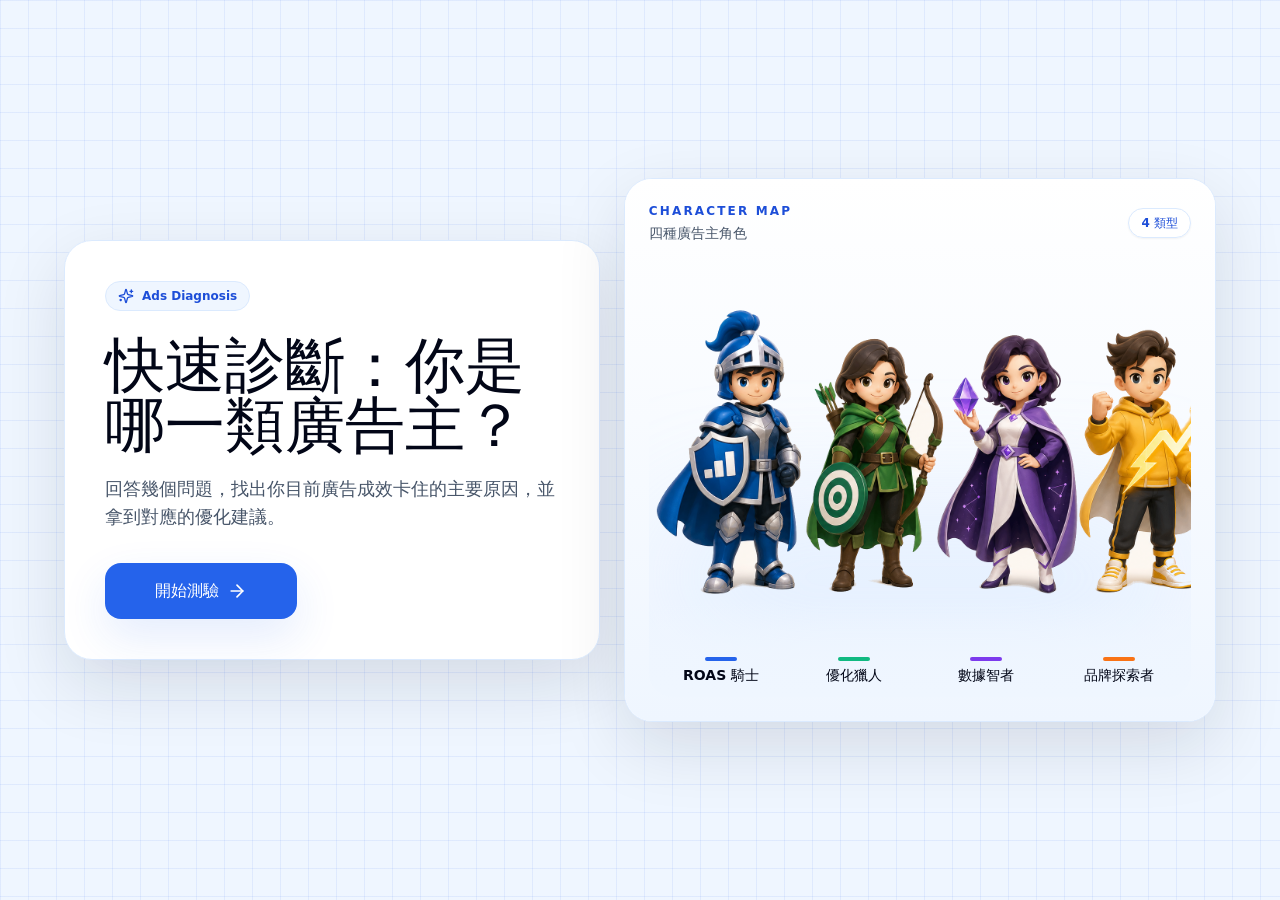
==== ad-owner-type-quiz/index.html @ 27f3ce2b "Add advertiser type quiz" ====
<!doctype html>
<html lang="zh-Hant">
  <head>
    <meta charset="UTF-8" />
    <meta name="viewport" content="width=device-width, initial-scale=1.0" />
    <meta
      name="description"
      content="快速診斷你是哪一類廣告主，並取得對應的廣告優化建議。"
    />
    <title>快速診斷：你是哪一類廣告主？</title>
    <script async src="https://www.googletagmanager.com/gtag/js?id=G-NPPJGKYBBK"></script>
    <script>
      window.dataLayer = window.dataLayer || [];
      function gtag(){dataLayer.push(arguments);}
      gtag("js", new Date());
      gtag("config", "G-NPPJGKYBBK");
    </script>
    <script type="module" crossorigin src="./assets/index-C-lwZPC6.js"></script>
    <link rel="stylesheet" crossorigin href="./assets/index-DHy5tNSG.css">
  </head>
  <body>
    <div id="root"></div>
  </body>
</html>
---- ad-owner-type-quiz/assets/index-DHy5tNSG.css ----
*,:before,:after{--tw-border-spacing-x: 0;--tw-border-spacing-y: 0;--tw-translate-x: 0;--tw-translate-y: 0;--tw-rotate: 0;--tw-skew-x: 0;--tw-skew-y: 0;--tw-scale-x: 1;--tw-scale-y: 1;--tw-pan-x: ;--tw-pan-y: ;--tw-pinch-zoom: ;--tw-scroll-snap-strictness: proximity;--tw-gradient-from-position: ;--tw-gradient-via-position: ;--tw-gradient-to-position: ;--tw-ordinal: ;--tw-slashed-zero: ;--tw-numeric-figure: ;--tw-numeric-spacing: ;--tw-numeric-fraction: ;--tw-ring-inset: ;--tw-ring-offset-width: 0px;--tw-ring-offset-color: #fff;--tw-ring-color: rgb(59 130 246 / .5);--tw-ring-offset-shadow: 0 0 #0000;--tw-ring-shadow: 0 0 #0000;--tw-shadow: 0 0 #0000;--tw-shadow-colored: 0 0 #0000;--tw-blur: ;--tw-brightness: ;--tw-contrast: ;--tw-grayscale: ;--tw-hue-rotate: ;--tw-invert: ;--tw-saturate: ;--tw-sepia: ;--tw-drop-shadow: ;--tw-backdrop-blur: ;--tw-backdrop-brightness: ;--tw-backdrop-contrast: ;--tw-backdrop-grayscale: ;--tw-backdrop-hue-rotate: ;--tw-backdrop-invert: ;--tw-backdrop-opacity: ;--tw-backdrop-saturate: ;--tw-backdrop-sepia: ;--tw-contain-size: ;--tw-contain-layout: ;--tw-contain-paint: ;--tw-contain-style: }::backdrop{--tw-border-spacing-x: 0;--tw-border-spacing-y: 0;--tw-translate-x: 0;--tw-translate-y: 0;--tw-rotate: 0;--tw-skew-x: 0;--tw-skew-y: 0;--tw-scale-x: 1;--tw-scale-y: 1;--tw-pan-x: ;--tw-pan-y: ;--tw-pinch-zoom: ;--tw-scroll-snap-strictness: proximity;--tw-gradient-from-position: ;--tw-gradient-via-position: ;--tw-gradient-to-position: ;--tw-ordinal: ;--tw-slashed-zero: ;--tw-numeric-figure: ;--tw-numeric-spacing: ;--tw-numeric-fraction: ;--tw-ring-inset: ;--tw-ring-offset-width: 0px;--tw-ring-offset-color: #fff;--tw-ring-color: rgb(59 130 246 / .5);--tw-ring-offset-shadow: 0 0 #0000;--tw-ring-shadow: 0 0 #0000;--tw-shadow: 0 0 #0000;--tw-shadow-colored: 0 0 #0000;--tw-blur: ;--tw-brightness: ;--tw-contrast: ;--tw-grayscale: ;--tw-hue-rotate: ;--tw-invert: ;--tw-saturate: ;--tw-sepia: ;--tw-drop-shadow: ;--tw-backdrop-blur: ;--tw-backdrop-brightness: ;--tw-backdrop-contrast: ;--tw-backdrop-grayscale: ;--tw-backdrop-hue-rotate: ;--tw-backdrop-invert: ;--tw-backdrop-opacity: ;--tw-backdrop-saturate: ;--tw-backdrop-sepia: ;--tw-contain-size: ;--tw-contain-layout: ;--tw-contain-paint: ;--tw-contain-style: }*,:before,:after{box-sizing:border-box;border-width:0;border-style:solid;border-color:#e5e7eb}:before,:after{--tw-content: ""}html,:host{line-height:1.5;-webkit-text-size-adjust:100%;-moz-tab-size:4;-o-tab-size:4;tab-size:4;font-family:Inter,Noto Sans TC,ui-sans-serif,system-ui,-apple-system,BlinkMacSystemFont,Segoe UI,sans-serif;font-feature-settings:normal;font-variation-settings:normal;-webkit-tap-highlight-color:transparent}body{margin:0;line-height:inherit}hr{height:0;color:inherit;border-top-width:1px}abbr:where([title]){-webkit-text-decoration:underline dotted;text-decoration:underline dotted}h1,h2,h3,h4,h5,h6{font-size:inherit;font-weight:inherit}a{color:inherit;text-decoration:inherit}b,strong{font-weight:bolder}code,kbd,samp,pre{font-family:ui-monospace,SFMono-Regular,Menlo,Monaco,Consolas,Liberation Mono,Courier New,monospace;font-feature-settings:normal;font-variation-settings:normal;font-size:1em}small{font-size:80%}sub,sup{font-size:75%;line-height:0;position:relative;vertical-align:baseline}sub{bottom:-.25em}sup{top:-.5em}table{text-indent:0;border-color:inherit;border-collapse:collapse}button,input,optgroup,select,textarea{font-family:inherit;font-feature-settings:inherit;font-variation-settings:inherit;font-size:100%;font-weight:inherit;line-height:inherit;letter-spacing:inherit;color:inherit;margin:0;padding:0}button,select{text-transform:none}button,input:where([type=button]),input:where([type=reset]),input:where([type=submit]){-webkit-appearance:button;background-color:transparent;background-image:none}:-moz-focusring{outline:auto}:-moz-ui-invalid{box-shadow:none}progress{vertical-align:baseline}::-webkit-inner-spin-button,::-webkit-outer-spin-button{height:auto}[type=search]{-webkit-appearance:textfield;outline-offset:-2px}::-webkit-search-decoration{-webkit-appearance:none}::-webkit-file-upload-button{-webkit-appearance:button;font:inherit}summary{display:list-item}blockquote,dl,dd,h1,h2,h3,h4,h5,h6,hr,figure,p,pre{margin:0}fieldset{margin:0;padding:0}legend{padding:0}ol,ul,menu{list-style:none;margin:0;padding:0}dialog{padding:0}textarea{resize:vertical}input::-moz-placeholder,textarea::-moz-placeholder{opacity:1;color:#9ca3af}input::placeholder,textarea::placeholder{opacity:1;color:#9ca3af}button,[role=button]{cursor:pointer}:disabled{cursor:default}img,svg,video,canvas,audio,iframe,embed,object{display:block;vertical-align:middle}img,video{max-width:100%;height:auto}[hidden]:where(:not([hidden=until-found])){display:none}.pointer-events-none{pointer-events:none}.fixed{position:fixed}.absolute{position:absolute}.relative{position:relative}.inset-0{top:0;right:0;bottom:0;left:0}.inset-x-0{left:0;right:0}.inset-x-3{left:.75rem;right:.75rem}.-bottom-2{bottom:-.5rem}.-left-2{left:-.5rem}.bottom-0{bottom:0}.bottom-16{bottom:4rem}.left-1\/2{left:50%}.top-4{top:1rem}.-z-0,.z-0{z-index:0}.z-10{z-index:10}.z-20{z-index:20}.z-30{z-index:30}.z-50{z-index:50}.mx-auto{margin-left:auto;margin-right:auto}.-mt-2{margin-top:-.5rem}.mb-1{margin-bottom:.25rem}.mt-1{margin-top:.25rem}.mt-2{margin-top:.5rem}.mt-3{margin-top:.75rem}.mt-4{margin-top:1rem}.mt-5{margin-top:1.25rem}.mt-6{margin-top:1.5rem}.mt-7{margin-top:1.75rem}.mt-8{margin-top:2rem}.flex{display:flex}.inline-flex{display:inline-flex}.grid{display:grid}.h-1{height:.25rem}.h-12{height:3rem}.h-14{height:3.5rem}.h-2{height:.5rem}.h-24{height:6rem}.h-28{height:7rem}.h-4{height:1rem}.h-5{height:1.25rem}.h-60{height:15rem}.h-9{height:2.25rem}.h-full{height:100%}.min-h-12{min-height:3rem}.min-h-\[430px\]{min-height:430px}.min-h-\[calc\(100dvh-40px\)\]{min-height:calc(100dvh - 40px)}.min-h-dvh{min-height:100dvh}.w-12{width:3rem}.w-14{width:3.5rem}.w-4{width:1rem}.w-5{width:1.25rem}.w-8{width:2rem}.w-9{width:2.25rem}.w-\[108\%\]{width:108%}.w-\[calc\(100\%-32px\)\]{width:calc(100% - 32px)}.w-full{width:100%}.min-w-0{min-width:0px}.max-w-2xl{max-width:42rem}.max-w-4xl{max-width:56rem}.max-w-6xl{max-width:72rem}.max-w-\[230px\]{max-width:230px}.max-w-none{max-width:none}.max-w-sm{max-width:24rem}.max-w-xl{max-width:36rem}.flex-1{flex:1 1 0%}.shrink-0{flex-shrink:0}.-translate-x-1{--tw-translate-x: -.25rem;transform:translate(var(--tw-translate-x),var(--tw-translate-y)) rotate(var(--tw-rotate)) skew(var(--tw-skew-x)) skewY(var(--tw-skew-y)) scaleX(var(--tw-scale-x)) scaleY(var(--tw-scale-y))}.-translate-x-1\/2{--tw-translate-x: -50%;transform:translate(var(--tw-translate-x),var(--tw-translate-y)) rotate(var(--tw-rotate)) skew(var(--tw-skew-x)) skewY(var(--tw-skew-y)) scaleX(var(--tw-scale-x)) scaleY(var(--tw-scale-y))}.translate-x-1{--tw-translate-x: .25rem;transform:translate(var(--tw-translate-x),var(--tw-translate-y)) rotate(var(--tw-rotate)) skew(var(--tw-skew-x)) skewY(var(--tw-skew-y)) scaleX(var(--tw-scale-x)) scaleY(var(--tw-scale-y))}.scale-\[1\.12\]{--tw-scale-x: 1.12;--tw-scale-y: 1.12;transform:translate(var(--tw-translate-x),var(--tw-translate-y)) rotate(var(--tw-rotate)) skew(var(--tw-skew-x)) skewY(var(--tw-skew-y)) scaleX(var(--tw-scale-x)) scaleY(var(--tw-scale-y))}.scale-\[1\.1\]{--tw-scale-x: 1.1;--tw-scale-y: 1.1;transform:translate(var(--tw-translate-x),var(--tw-translate-y)) rotate(var(--tw-rotate)) skew(var(--tw-skew-x)) skewY(var(--tw-skew-y)) scaleX(var(--tw-scale-x)) scaleY(var(--tw-scale-y))}.grid-cols-4{grid-template-columns:repeat(4,minmax(0,1fr))}.flex-col{flex-direction:column}.place-items-center{place-items:center}.items-start{align-items:flex-start}.items-center{align-items:center}.justify-end{justify-content:flex-end}.justify-center{justify-content:center}.justify-between{justify-content:space-between}.gap-1{gap:.25rem}.gap-2{gap:.5rem}.gap-3{gap:.75rem}.gap-5{gap:1.25rem}.gap-6{gap:1.5rem}.overflow-hidden{overflow:hidden}.truncate{overflow:hidden;text-overflow:ellipsis;white-space:nowrap}.text-balance{text-wrap:balance}.rounded-2xl{border-radius:1rem}.rounded-\[20px\]{border-radius:20px}.rounded-\[22px\]{border-radius:22px}.rounded-\[24px\]{border-radius:24px}.rounded-\[26px\]{border-radius:26px}.rounded-\[28px\]{border-radius:28px}.rounded-\[30px\]{border-radius:30px}.rounded-full{border-radius:9999px}.border{border-width:1px}.border-blue-100{--tw-border-opacity: 1;border-color:rgb(219 234 254 / var(--tw-border-opacity, 1))}.border-blue-200{--tw-border-opacity: 1;border-color:rgb(191 219 254 / var(--tw-border-opacity, 1))}.border-emerald-200{--tw-border-opacity: 1;border-color:rgb(167 243 208 / var(--tw-border-opacity, 1))}.border-orange-200{--tw-border-opacity: 1;border-color:rgb(254 215 170 / var(--tw-border-opacity, 1))}.border-slate-100{--tw-border-opacity: 1;border-color:rgb(241 245 249 / var(--tw-border-opacity, 1))}.border-slate-200{--tw-border-opacity: 1;border-color:rgb(226 232 240 / var(--tw-border-opacity, 1))}.border-violet-200{--tw-border-opacity: 1;border-color:rgb(221 214 254 / var(--tw-border-opacity, 1))}.bg-\[\#eff6ff\]{--tw-bg-opacity: 1;background-color:rgb(239 246 255 / var(--tw-bg-opacity, 1))}.bg-blue-200\/35{background-color:#bfdbfe59}.bg-blue-50{--tw-bg-opacity: 1;background-color:rgb(239 246 255 / var(--tw-bg-opacity, 1))}.bg-blue-600{--tw-bg-opacity: 1;background-color:rgb(37 99 235 / var(--tw-bg-opacity, 1))}.bg-emerald-50{--tw-bg-opacity: 1;background-color:rgb(236 253 245 / var(--tw-bg-opacity, 1))}.bg-emerald-500{--tw-bg-opacity: 1;background-color:rgb(16 185 129 / var(--tw-bg-opacity, 1))}.bg-emerald-600{--tw-bg-opacity: 1;background-color:rgb(5 150 105 / var(--tw-bg-opacity, 1))}.bg-orange-50{--tw-bg-opacity: 1;background-color:rgb(255 247 237 / var(--tw-bg-opacity, 1))}.bg-orange-500{--tw-bg-opacity: 1;background-color:rgb(249 115 22 / var(--tw-bg-opacity, 1))}.bg-slate-100{--tw-bg-opacity: 1;background-color:rgb(241 245 249 / var(--tw-bg-opacity, 1))}.bg-slate-50{--tw-bg-opacity: 1;background-color:rgb(248 250 252 / var(--tw-bg-opacity, 1))}.bg-slate-950{--tw-bg-opacity: 1;background-color:rgb(2 6 23 / var(--tw-bg-opacity, 1))}.bg-violet-50{--tw-bg-opacity: 1;background-color:rgb(245 243 255 / var(--tw-bg-opacity, 1))}.bg-violet-600{--tw-bg-opacity: 1;background-color:rgb(124 58 237 / var(--tw-bg-opacity, 1))}.bg-white{--tw-bg-opacity: 1;background-color:rgb(255 255 255 / var(--tw-bg-opacity, 1))}.bg-white\/70{background-color:#ffffffb3}.bg-white\/85{background-color:#ffffffd9}.bg-\[linear-gradient\(rgba\(37\,99\,235\,0\.08\)_1px\,transparent_1px\)\,linear-gradient\(90deg\,rgba\(37\,99\,235\,0\.08\)_1px\,transparent_1px\)\]{background-image:linear-gradient(rgba(37,99,235,.08) 1px,transparent 1px),linear-gradient(90deg,rgba(37,99,235,.08) 1px,transparent 1px)}.bg-gradient-to-b{background-image:linear-gradient(to bottom,var(--tw-gradient-stops))}.bg-gradient-to-t{background-image:linear-gradient(to top,var(--tw-gradient-stops))}.from-blue-50{--tw-gradient-from: #eff6ff var(--tw-gradient-from-position);--tw-gradient-to: rgb(239 246 255 / 0) var(--tw-gradient-to-position);--tw-gradient-stops: var(--tw-gradient-from), var(--tw-gradient-to)}.from-white{--tw-gradient-from: #fff var(--tw-gradient-from-position);--tw-gradient-to: rgb(255 255 255 / 0) var(--tw-gradient-to-position);--tw-gradient-stops: var(--tw-gradient-from), var(--tw-gradient-to)}.via-blue-50\/80{--tw-gradient-to: rgb(239 246 255 / 0) var(--tw-gradient-to-position);--tw-gradient-stops: var(--tw-gradient-from), rgb(239 246 255 / .8) var(--tw-gradient-via-position), var(--tw-gradient-to)}.to-blue-50{--tw-gradient-to: #eff6ff var(--tw-gradient-to-position)}.to-transparent{--tw-gradient-to: transparent var(--tw-gradient-to-position)}.bg-\[size\:28px_28px\]{background-size:28px 28px}.object-contain{-o-object-fit:contain;object-fit:contain}.object-bottom{-o-object-position:bottom;object-position:bottom}.p-4{padding:1rem}.p-5{padding:1.25rem}.px-1{padding-left:.25rem;padding-right:.25rem}.px-3{padding-left:.75rem;padding-right:.75rem}.px-4{padding-left:1rem;padding-right:1rem}.px-5{padding-left:1.25rem;padding-right:1.25rem}.py-1\.5{padding-top:.375rem;padding-bottom:.375rem}.py-3{padding-top:.75rem;padding-bottom:.75rem}.py-4{padding-top:1rem;padding-bottom:1rem}.py-5{padding-top:1.25rem;padding-bottom:1.25rem}.pb-2{padding-bottom:.5rem}.pt-1{padding-top:.25rem}.text-left{text-align:left}.text-center{text-align:center}.text-2xl{font-size:1.5rem;line-height:2rem}.text-4xl{font-size:2.25rem;line-height:2.5rem}.text-\[15px\]{font-size:15px}.text-\[2\.45rem\]{font-size:2.45rem}.text-base{font-size:1rem;line-height:1.5rem}.text-lg{font-size:1.125rem;line-height:1.75rem}.text-sm{font-size:.875rem;line-height:1.25rem}.text-xl{font-size:1.25rem;line-height:1.75rem}.text-xs{font-size:.75rem;line-height:1rem}.font-black{font-weight:900}.font-bold{font-weight:700}.font-semibold{font-weight:600}.uppercase{text-transform:uppercase}.leading-7{line-height:1.75rem}.leading-8{line-height:2rem}.leading-\[1\.08\]{line-height:1.08}.leading-tight{line-height:1.25}.tracking-\[0\.18em\]{letter-spacing:.18em}.tracking-normal{letter-spacing:0em}.text-blue-200{--tw-text-opacity: 1;color:rgb(191 219 254 / var(--tw-text-opacity, 1))}.text-blue-700{--tw-text-opacity: 1;color:rgb(29 78 216 / var(--tw-text-opacity, 1))}.text-emerald-700{--tw-text-opacity: 1;color:rgb(4 120 87 / var(--tw-text-opacity, 1))}.text-orange-700{--tw-text-opacity: 1;color:rgb(194 65 12 / var(--tw-text-opacity, 1))}.text-slate-400{--tw-text-opacity: 1;color:rgb(148 163 184 / var(--tw-text-opacity, 1))}.text-slate-500{--tw-text-opacity: 1;color:rgb(100 116 139 / var(--tw-text-opacity, 1))}.text-slate-600{--tw-text-opacity: 1;color:rgb(71 85 105 / var(--tw-text-opacity, 1))}.text-slate-700{--tw-text-opacity: 1;color:rgb(51 65 85 / var(--tw-text-opacity, 1))}.text-slate-950{--tw-text-opacity: 1;color:rgb(2 6 23 / var(--tw-text-opacity, 1))}.text-violet-700{--tw-text-opacity: 1;color:rgb(109 40 217 / var(--tw-text-opacity, 1))}.text-white{--tw-text-opacity: 1;color:rgb(255 255 255 / var(--tw-text-opacity, 1))}.shadow-card{--tw-shadow: 0 18px 45px rgba(37, 99, 235, .12);--tw-shadow-colored: 0 18px 45px var(--tw-shadow-color);box-shadow:var(--tw-ring-offset-shadow, 0 0 #0000),var(--tw-ring-shadow, 0 0 #0000),var(--tw-shadow)}.shadow-sm{--tw-shadow: 0 1px 2px 0 rgb(0 0 0 / .05);--tw-shadow-colored: 0 1px 2px 0 var(--tw-shadow-color);box-shadow:var(--tw-ring-offset-shadow, 0 0 #0000),var(--tw-ring-shadow, 0 0 #0000),var(--tw-shadow)}.shadow-soft{--tw-shadow: 0 24px 70px rgba(15, 23, 42, .12);--tw-shadow-colored: 0 24px 70px var(--tw-shadow-color);box-shadow:var(--tw-ring-offset-shadow, 0 0 #0000),var(--tw-ring-shadow, 0 0 #0000),var(--tw-shadow)}.ring{--tw-ring-offset-shadow: var(--tw-ring-inset) 0 0 0 var(--tw-ring-offset-width) var(--tw-ring-offset-color);--tw-ring-shadow: var(--tw-ring-inset) 0 0 0 calc(3px + var(--tw-ring-offset-width)) var(--tw-ring-color);box-shadow:var(--tw-ring-offset-shadow),var(--tw-ring-shadow),var(--tw-shadow, 0 0 #0000)}.ring-4{--tw-ring-offset-shadow: var(--tw-ring-inset) 0 0 0 var(--tw-ring-offset-width) var(--tw-ring-offset-color);--tw-ring-shadow: var(--tw-ring-inset) 0 0 0 calc(4px + var(--tw-ring-offset-width)) var(--tw-ring-color);box-shadow:var(--tw-ring-offset-shadow),var(--tw-ring-shadow),var(--tw-shadow, 0 0 #0000)}.ring-8{--tw-ring-offset-shadow: var(--tw-ring-inset) 0 0 0 var(--tw-ring-offset-width) var(--tw-ring-offset-color);--tw-ring-shadow: var(--tw-ring-inset) 0 0 0 calc(8px + var(--tw-ring-offset-width)) var(--tw-ring-color);box-shadow:var(--tw-ring-offset-shadow),var(--tw-ring-shadow),var(--tw-shadow, 0 0 #0000)}.ring-blue-200{--tw-ring-opacity: 1;--tw-ring-color: rgb(191 219 254 / var(--tw-ring-opacity, 1))}.ring-emerald-200{--tw-ring-opacity: 1;--tw-ring-color: rgb(167 243 208 / var(--tw-ring-opacity, 1))}.ring-orange-200{--tw-ring-opacity: 1;--tw-ring-color: rgb(254 215 170 / var(--tw-ring-opacity, 1))}.ring-violet-200{--tw-ring-opacity: 1;--tw-ring-color: rgb(221 214 254 / var(--tw-ring-opacity, 1))}.blur-3xl{--tw-blur: blur(64px);filter:var(--tw-blur) var(--tw-brightness) var(--tw-contrast) var(--tw-grayscale) var(--tw-hue-rotate) var(--tw-invert) var(--tw-saturate) var(--tw-sepia) var(--tw-drop-shadow)}.filter{filter:var(--tw-blur) var(--tw-brightness) var(--tw-contrast) var(--tw-grayscale) var(--tw-hue-rotate) var(--tw-invert) var(--tw-saturate) var(--tw-sepia) var(--tw-drop-shadow)}.transition{transition-property:color,background-color,border-color,text-decoration-color,fill,stroke,opacity,box-shadow,transform,filter,backdrop-filter;transition-timing-function:cubic-bezier(.4,0,.2,1);transition-duration:.15s}.transition-all{transition-property:all;transition-timing-function:cubic-bezier(.4,0,.2,1);transition-duration:.15s}.transition-transform{transition-property:transform;transition-timing-function:cubic-bezier(.4,0,.2,1);transition-duration:.15s}.duration-500{transition-duration:.5s}:root{color:#0f172a;background:#eff6ff;font-synthesis:none;text-rendering:optimizeLegibility;-webkit-font-smoothing:antialiased;-moz-osx-font-smoothing:grayscale}body{min-width:320px;min-height:100vh;margin:0}button{font:inherit}::-moz-selection{color:#fff;background:#2563eb}::selection{color:#fff;background:#2563eb}.hover\:border-blue-200:hover{--tw-border-opacity: 1;border-color:rgb(191 219 254 / var(--tw-border-opacity, 1))}.hover\:bg-blue-50:hover{--tw-bg-opacity: 1;background-color:rgb(239 246 255 / var(--tw-bg-opacity, 1))}.hover\:bg-blue-50\/60:hover{background-color:#eff6ff99}.hover\:bg-blue-700:hover{--tw-bg-opacity: 1;background-color:rgb(29 78 216 / var(--tw-bg-opacity, 1))}.hover\:bg-emerald-700:hover{--tw-bg-opacity: 1;background-color:rgb(4 120 87 / var(--tw-bg-opacity, 1))}.hover\:bg-orange-600:hover{--tw-bg-opacity: 1;background-color:rgb(234 88 12 / var(--tw-bg-opacity, 1))}.hover\:bg-slate-100:hover{--tw-bg-opacity: 1;background-color:rgb(241 245 249 / var(--tw-bg-opacity, 1))}.hover\:bg-slate-50:hover{--tw-bg-opacity: 1;background-color:rgb(248 250 252 / var(--tw-bg-opacity, 1))}.hover\:bg-violet-700:hover{--tw-bg-opacity: 1;background-color:rgb(109 40 217 / var(--tw-bg-opacity, 1))}.focus\:outline-none:focus{outline:2px solid transparent;outline-offset:2px}.focus-visible\:ring-4:focus-visible{--tw-ring-offset-shadow: var(--tw-ring-inset) 0 0 0 var(--tw-ring-offset-width) var(--tw-ring-offset-color);--tw-ring-shadow: var(--tw-ring-inset) 0 0 0 calc(4px + var(--tw-ring-offset-width)) var(--tw-ring-color);box-shadow:var(--tw-ring-offset-shadow),var(--tw-ring-shadow),var(--tw-shadow, 0 0 #0000)}.focus-visible\:ring-blue-100:focus-visible{--tw-ring-opacity: 1;--tw-ring-color: rgb(219 234 254 / var(--tw-ring-opacity, 1))}.focus-visible\:ring-blue-200:focus-visible{--tw-ring-opacity: 1;--tw-ring-color: rgb(191 219 254 / var(--tw-ring-opacity, 1))}.focus-visible\:ring-blue-300:focus-visible{--tw-ring-opacity: 1;--tw-ring-color: rgb(147 197 253 / var(--tw-ring-opacity, 1))}.focus-visible\:ring-emerald-300:focus-visible{--tw-ring-opacity: 1;--tw-ring-color: rgb(110 231 183 / var(--tw-ring-opacity, 1))}.focus-visible\:ring-orange-200:focus-visible{--tw-ring-opacity: 1;--tw-ring-color: rgb(254 215 170 / var(--tw-ring-opacity, 1))}.focus-visible\:ring-slate-100:focus-visible{--tw-ring-opacity: 1;--tw-ring-color: rgb(241 245 249 / var(--tw-ring-opacity, 1))}.focus-visible\:ring-violet-300:focus-visible{--tw-ring-opacity: 1;--tw-ring-color: rgb(196 181 253 / var(--tw-ring-opacity, 1))}.disabled\:cursor-not-allowed:disabled{cursor:not-allowed}.disabled\:bg-slate-300:disabled{--tw-bg-opacity: 1;background-color:rgb(203 213 225 / var(--tw-bg-opacity, 1))}.disabled\:opacity-40:disabled{opacity:.4}.disabled\:shadow-none:disabled{--tw-shadow: 0 0 #0000;--tw-shadow-colored: 0 0 #0000;box-shadow:var(--tw-ring-offset-shadow, 0 0 #0000),var(--tw-ring-shadow, 0 0 #0000),var(--tw-shadow)}.group:hover .group-hover\:bg-blue-600{--tw-bg-opacity: 1;background-color:rgb(37 99 235 / var(--tw-bg-opacity, 1))}.group:hover .group-hover\:text-white{--tw-text-opacity: 1;color:rgb(255 255 255 / var(--tw-text-opacity, 1))}@media(min-width:640px){.sm\:mx-0{margin-left:0;margin-right:0}.sm\:-mt-1{margin-top:-.25rem}.sm\:min-h-\[460px\]{min-height:460px}.sm\:w-56{width:14rem}.sm\:w-\[104\%\]{width:104%}.sm\:w-auto{width:auto}.sm\:min-w-48{min-width:12rem}.sm\:max-w-\[62\%\]{max-width:62%}.sm\:grid-cols-2{grid-template-columns:repeat(2,minmax(0,1fr))}.sm\:grid-cols-\[1fr_1fr_auto\]{grid-template-columns:1fr 1fr auto}.sm\:flex-row{flex-direction:row}.sm\:items-center{align-items:center}.sm\:justify-between{justify-content:space-between}.sm\:p-5{padding:1.25rem}.sm\:p-6{padding:1.5rem}.sm\:p-7{padding:1.75rem}.sm\:p-8{padding:2rem}.sm\:px-2{padding-left:.5rem;padding-right:.5rem}.sm\:px-6{padding-left:1.5rem;padding-right:1.5rem}.sm\:py-6{padding-top:1.5rem;padding-bottom:1.5rem}.sm\:pb-3{padding-bottom:.75rem}.sm\:pt-1{padding-top:.25rem}.sm\:text-3xl{font-size:1.875rem;line-height:2.25rem}.sm\:text-5xl{font-size:3rem;line-height:1}.sm\:text-6xl{font-size:3.75rem;line-height:1}.sm\:text-lg{font-size:1.125rem;line-height:1.75rem}.sm\:text-sm{font-size:.875rem;line-height:1.25rem}}@media(min-width:1024px){.lg\:min-h-\[500px\]{min-height:500px}.lg\:w-\[110\%\]{width:110%}.lg\:grid-cols-\[0\.95fr_1\.05fr\]{grid-template-columns:.95fr 1.05fr}.lg\:p-10{padding:2.5rem}.lg\:p-8{padding:2rem}.lg\:px-8{padding-left:2rem;padding-right:2rem}.lg\:text-6xl{font-size:3.75rem;line-height:1}}
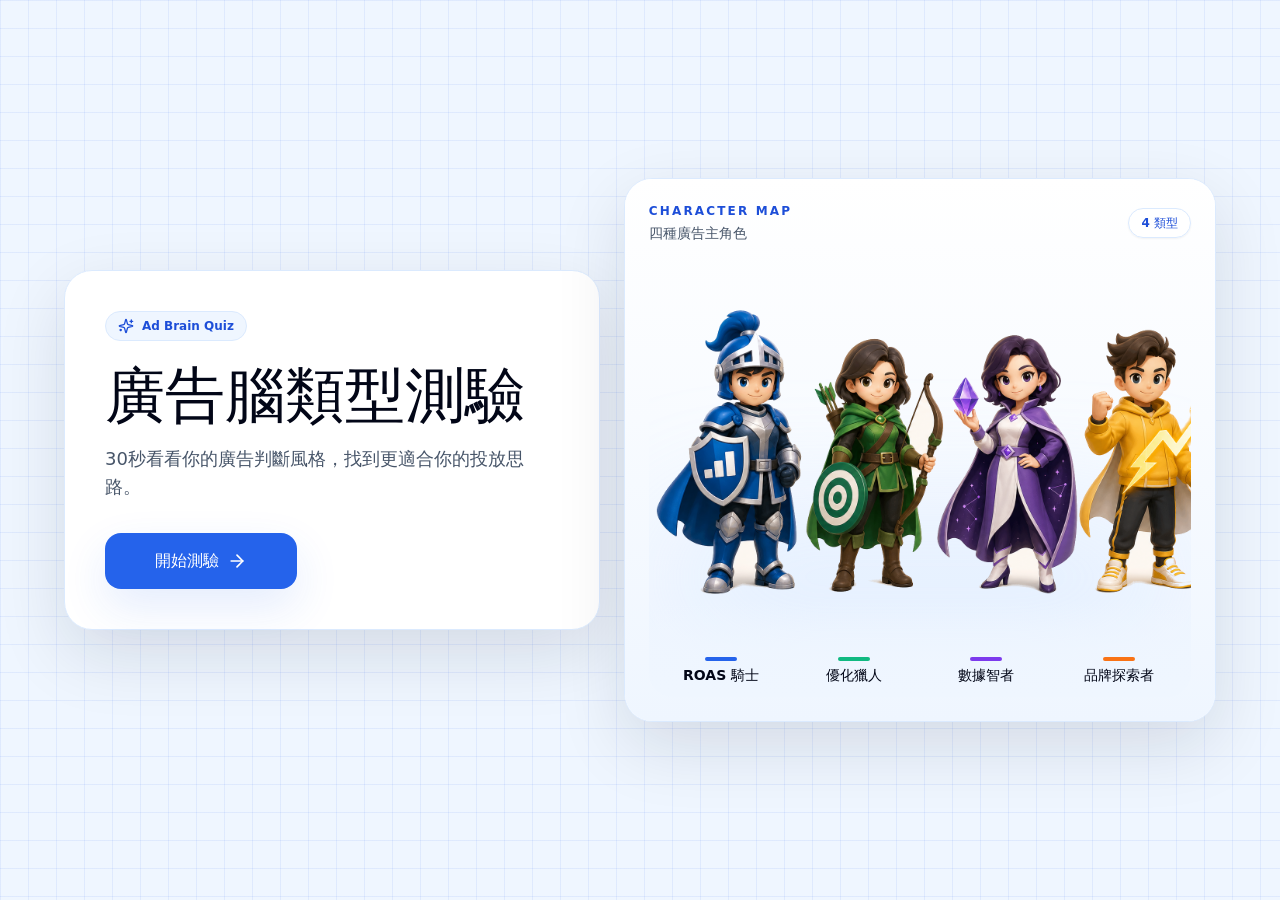
==== commit ae30e662: "Update ad quiz homepage copy" ====
--- a/ad-owner-type-quiz/index.html
+++ b/ad-owner-type-quiz/index.html
@@ -5,9 +5,9 @@
     <meta name="viewport" content="width=device-width, initial-scale=1.0" />
     <meta
       name="description"
-      content="快速診斷你是哪一類廣告主，並取得對應的廣告優化建議。"
+      content="30秒看看你的廣告判斷風格，找到更適合你的投放思路。"
     />
-    <title>快速診斷：你是哪一類廣告主？</title>
+    <title>廣告腦類型測驗</title>
     <script async src="https://www.googletagmanager.com/gtag/js?id=G-NPPJGKYBBK"></script>
     <script>
       window.dataLayer = window.dataLayer || [];
@@ -15,7 +15,7 @@
       gtag("js", new Date());
       gtag("config", "G-NPPJGKYBBK");
     </script>
-    <script type="module" crossorigin src="./assets/index-C-lwZPC6.js"></script>
+    <script type="module" crossorigin src="./assets/index-C6MB-7JK.js"></script>
     <link rel="stylesheet" crossorigin href="./assets/index-DHy5tNSG.css">
   </head>
   <body>
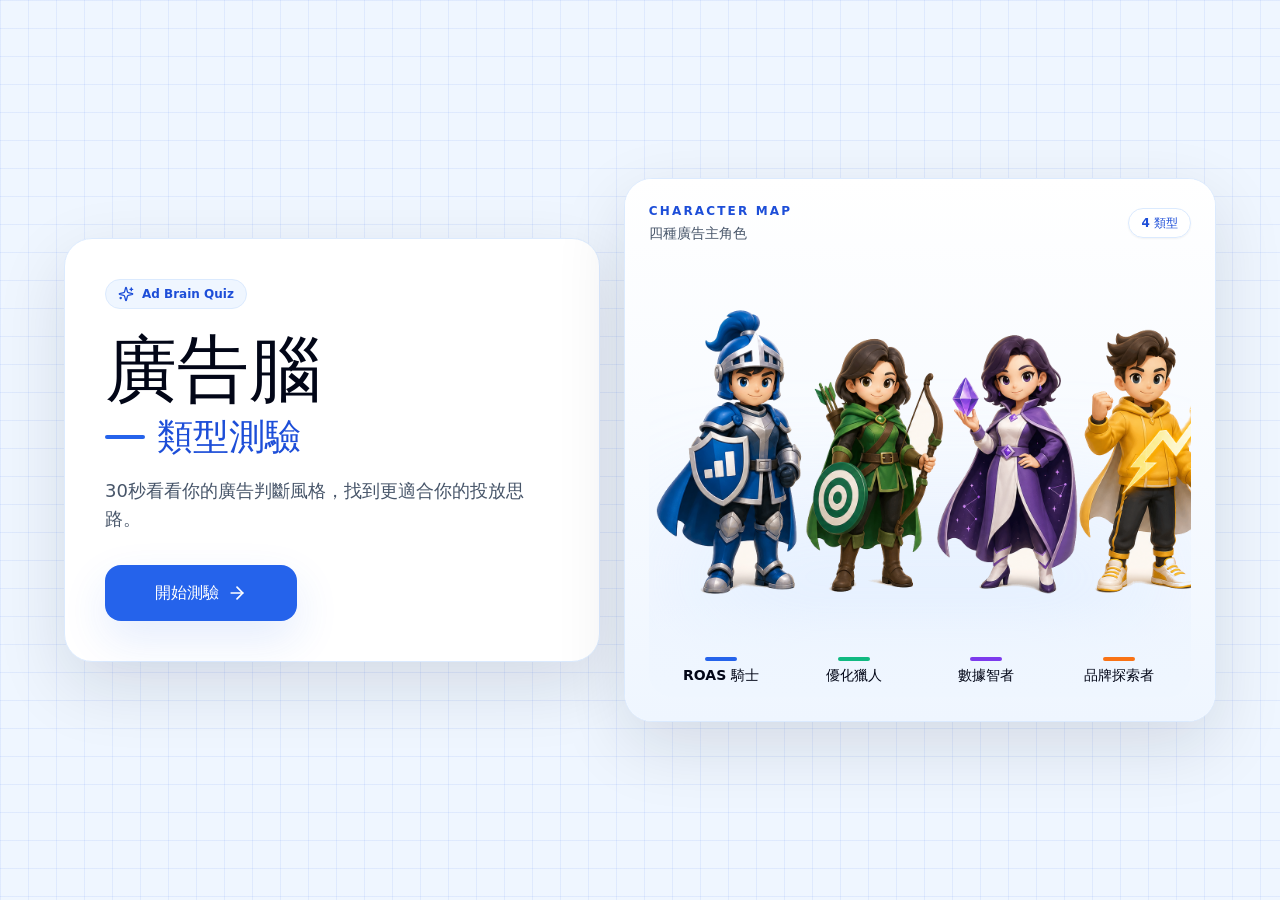
==== commit cd97b72e: "Refine ad quiz homepage title layout" ====
--- a/ad-owner-type-quiz/index.html
+++ b/ad-owner-type-quiz/index.html
@@ -15,8 +15,8 @@
       gtag("js", new Date());
       gtag("config", "G-NPPJGKYBBK");
     </script>
-    <script type="module" crossorigin src="./assets/index-C6MB-7JK.js"></script>
-    <link rel="stylesheet" crossorigin href="./assets/index-DHy5tNSG.css">
+    <script type="module" crossorigin src="./assets/index-CNL8qNQg.js"></script>
+    <link rel="stylesheet" crossorigin href="./assets/index-BBHaHmyJ.css">
   </head>
   <body>
     <div id="root"></div>
--- a/ad-owner-type-quiz/assets/index-BBHaHmyJ.css
+++ b/ad-owner-type-quiz/assets/index-BBHaHmyJ.css
@@ -0,0 +1 @@
+*,:before,:after{--tw-border-spacing-x: 0;--tw-border-spacing-y: 0;--tw-translate-x: 0;--tw-translate-y: 0;--tw-rotate: 0;--tw-skew-x: 0;--tw-skew-y: 0;--tw-scale-x: 1;--tw-scale-y: 1;--tw-pan-x: ;--tw-pan-y: ;--tw-pinch-zoom: ;--tw-scroll-snap-strictness: proximity;--tw-gradient-from-position: ;--tw-gradient-via-position: ;--tw-gradient-to-position: ;--tw-ordinal: ;--tw-slashed-zero: ;--tw-numeric-figure: ;--tw-numeric-spacing: ;--tw-numeric-fraction: ;--tw-ring-inset: ;--tw-ring-offset-width: 0px;--tw-ring-offset-color: #fff;--tw-ring-color: rgb(59 130 246 / .5);--tw-ring-offset-shadow: 0 0 #0000;--tw-ring-shadow: 0 0 #0000;--tw-shadow: 0 0 #0000;--tw-shadow-colored: 0 0 #0000;--tw-blur: ;--tw-brightness: ;--tw-contrast: ;--tw-grayscale: ;--tw-hue-rotate: ;--tw-invert: ;--tw-saturate: ;--tw-sepia: ;--tw-drop-shadow: ;--tw-backdrop-blur: ;--tw-backdrop-brightness: ;--tw-backdrop-contrast: ;--tw-backdrop-grayscale: ;--tw-backdrop-hue-rotate: ;--tw-backdrop-invert: ;--tw-backdrop-opacity: ;--tw-backdrop-saturate: ;--tw-backdrop-sepia: ;--tw-contain-size: ;--tw-contain-layout: ;--tw-contain-paint: ;--tw-contain-style: }::backdrop{--tw-border-spacing-x: 0;--tw-border-spacing-y: 0;--tw-translate-x: 0;--tw-translate-y: 0;--tw-rotate: 0;--tw-skew-x: 0;--tw-skew-y: 0;--tw-scale-x: 1;--tw-scale-y: 1;--tw-pan-x: ;--tw-pan-y: ;--tw-pinch-zoom: ;--tw-scroll-snap-strictness: proximity;--tw-gradient-from-position: ;--tw-gradient-via-position: ;--tw-gradient-to-position: ;--tw-ordinal: ;--tw-slashed-zero: ;--tw-numeric-figure: ;--tw-numeric-spacing: ;--tw-numeric-fraction: ;--tw-ring-inset: ;--tw-ring-offset-width: 0px;--tw-ring-offset-color: #fff;--tw-ring-color: rgb(59 130 246 / .5);--tw-ring-offset-shadow: 0 0 #0000;--tw-ring-shadow: 0 0 #0000;--tw-shadow: 0 0 #0000;--tw-shadow-colored: 0 0 #0000;--tw-blur: ;--tw-brightness: ;--tw-contrast: ;--tw-grayscale: ;--tw-hue-rotate: ;--tw-invert: ;--tw-saturate: ;--tw-sepia: ;--tw-drop-shadow: ;--tw-backdrop-blur: ;--tw-backdrop-brightness: ;--tw-backdrop-contrast: ;--tw-backdrop-grayscale: ;--tw-backdrop-hue-rotate: ;--tw-backdrop-invert: ;--tw-backdrop-opacity: ;--tw-backdrop-saturate: ;--tw-backdrop-sepia: ;--tw-contain-size: ;--tw-contain-layout: ;--tw-contain-paint: ;--tw-contain-style: }*,:before,:after{box-sizing:border-box;border-width:0;border-style:solid;border-color:#e5e7eb}:before,:after{--tw-content: ""}html,:host{line-height:1.5;-webkit-text-size-adjust:100%;-moz-tab-size:4;-o-tab-size:4;tab-size:4;font-family:Inter,Noto Sans TC,ui-sans-serif,system-ui,-apple-system,BlinkMacSystemFont,Segoe UI,sans-serif;font-feature-settings:normal;font-variation-settings:normal;-webkit-tap-highlight-color:transparent}body{margin:0;line-height:inherit}hr{height:0;color:inherit;border-top-width:1px}abbr:where([title]){-webkit-text-decoration:underline dotted;text-decoration:underline dotted}h1,h2,h3,h4,h5,h6{font-size:inherit;font-weight:inherit}a{color:inherit;text-decoration:inherit}b,strong{font-weight:bolder}code,kbd,samp,pre{font-family:ui-monospace,SFMono-Regular,Menlo,Monaco,Consolas,Liberation Mono,Courier New,monospace;font-feature-settings:normal;font-variation-settings:normal;font-size:1em}small{font-size:80%}sub,sup{font-size:75%;line-height:0;position:relative;vertical-align:baseline}sub{bottom:-.25em}sup{top:-.5em}table{text-indent:0;border-color:inherit;border-collapse:collapse}button,input,optgroup,select,textarea{font-family:inherit;font-feature-settings:inherit;font-variation-settings:inherit;font-size:100%;font-weight:inherit;line-height:inherit;letter-spacing:inherit;color:inherit;margin:0;padding:0}button,select{text-transform:none}button,input:where([type=button]),input:where([type=reset]),input:where([type=submit]){-webkit-appearance:button;background-color:transparent;background-image:none}:-moz-focusring{outline:auto}:-moz-ui-invalid{box-shadow:none}progress{vertical-align:baseline}::-webkit-inner-spin-button,::-webkit-outer-spin-button{height:auto}[type=search]{-webkit-appearance:textfield;outline-offset:-2px}::-webkit-search-decoration{-webkit-appearance:none}::-webkit-file-upload-button{-webkit-appearance:button;font:inherit}summary{display:list-item}blockquote,dl,dd,h1,h2,h3,h4,h5,h6,hr,figure,p,pre{margin:0}fieldset{margin:0;padding:0}legend{padding:0}ol,ul,menu{list-style:none;margin:0;padding:0}dialog{padding:0}textarea{resize:vertical}input::-moz-placeholder,textarea::-moz-placeholder{opacity:1;color:#9ca3af}input::placeholder,textarea::placeholder{opacity:1;color:#9ca3af}button,[role=button]{cursor:pointer}:disabled{cursor:default}img,svg,video,canvas,audio,iframe,embed,object{display:block;vertical-align:middle}img,video{max-width:100%;height:auto}[hidden]:where(:not([hidden=until-found])){display:none}.pointer-events-none{pointer-events:none}.fixed{position:fixed}.absolute{position:absolute}.relative{position:relative}.inset-0{top:0;right:0;bottom:0;left:0}.inset-x-0{left:0;right:0}.inset-x-3{left:.75rem;right:.75rem}.-bottom-2{bottom:-.5rem}.-left-2{left:-.5rem}.bottom-0{bottom:0}.bottom-16{bottom:4rem}.left-1\/2{left:50%}.top-4{top:1rem}.-z-0,.z-0{z-index:0}.z-10{z-index:10}.z-20{z-index:20}.z-30{z-index:30}.z-50{z-index:50}.mx-auto{margin-left:auto;margin-right:auto}.-mt-2{margin-top:-.5rem}.mb-1{margin-bottom:.25rem}.mt-1{margin-top:.25rem}.mt-2{margin-top:.5rem}.mt-3{margin-top:.75rem}.mt-4{margin-top:1rem}.mt-5{margin-top:1.25rem}.mt-6{margin-top:1.5rem}.mt-7{margin-top:1.75rem}.mt-8{margin-top:2rem}.block{display:block}.flex{display:flex}.inline-flex{display:inline-flex}.grid{display:grid}.h-1{height:.25rem}.h-12{height:3rem}.h-14{height:3.5rem}.h-2{height:.5rem}.h-24{height:6rem}.h-28{height:7rem}.h-4{height:1rem}.h-5{height:1.25rem}.h-60{height:15rem}.h-9{height:2.25rem}.h-full{height:100%}.min-h-12{min-height:3rem}.min-h-\[430px\]{min-height:430px}.min-h-\[calc\(100dvh-40px\)\]{min-height:calc(100dvh - 40px)}.min-h-dvh{min-height:100dvh}.w-10{width:2.5rem}.w-12{width:3rem}.w-14{width:3.5rem}.w-4{width:1rem}.w-5{width:1.25rem}.w-8{width:2rem}.w-9{width:2.25rem}.w-\[108\%\]{width:108%}.w-\[calc\(100\%-32px\)\]{width:calc(100% - 32px)}.w-full{width:100%}.min-w-0{min-width:0px}.max-w-2xl{max-width:42rem}.max-w-4xl{max-width:56rem}.max-w-6xl{max-width:72rem}.max-w-\[230px\]{max-width:230px}.max-w-none{max-width:none}.max-w-sm{max-width:24rem}.max-w-xl{max-width:36rem}.flex-1{flex:1 1 0%}.shrink-0{flex-shrink:0}.-translate-x-1{--tw-translate-x: -.25rem;transform:translate(var(--tw-translate-x),var(--tw-translate-y)) rotate(var(--tw-rotate)) skew(var(--tw-skew-x)) skewY(var(--tw-skew-y)) scaleX(var(--tw-scale-x)) scaleY(var(--tw-scale-y))}.-translate-x-1\/2{--tw-translate-x: -50%;transform:translate(var(--tw-translate-x),var(--tw-translate-y)) rotate(var(--tw-rotate)) skew(var(--tw-skew-x)) skewY(var(--tw-skew-y)) scaleX(var(--tw-scale-x)) scaleY(var(--tw-scale-y))}.translate-x-1{--tw-translate-x: .25rem;transform:translate(var(--tw-translate-x),var(--tw-translate-y)) rotate(var(--tw-rotate)) skew(var(--tw-skew-x)) skewY(var(--tw-skew-y)) scaleX(var(--tw-scale-x)) scaleY(var(--tw-scale-y))}.scale-\[1\.12\]{--tw-scale-x: 1.12;--tw-scale-y: 1.12;transform:translate(var(--tw-translate-x),var(--tw-translate-y)) rotate(var(--tw-rotate)) skew(var(--tw-skew-x)) skewY(var(--tw-skew-y)) scaleX(var(--tw-scale-x)) scaleY(var(--tw-scale-y))}.scale-\[1\.1\]{--tw-scale-x: 1.1;--tw-scale-y: 1.1;transform:translate(var(--tw-translate-x),var(--tw-translate-y)) rotate(var(--tw-rotate)) skew(var(--tw-skew-x)) skewY(var(--tw-skew-y)) scaleX(var(--tw-scale-x)) scaleY(var(--tw-scale-y))}.grid-cols-4{grid-template-columns:repeat(4,minmax(0,1fr))}.flex-col{flex-direction:column}.place-items-center{place-items:center}.items-start{align-items:flex-start}.items-center{align-items:center}.justify-end{justify-content:flex-end}.justify-center{justify-content:center}.justify-between{justify-content:space-between}.gap-1{gap:.25rem}.gap-2{gap:.5rem}.gap-3{gap:.75rem}.gap-5{gap:1.25rem}.gap-6{gap:1.5rem}.overflow-hidden{overflow:hidden}.truncate{overflow:hidden;text-overflow:ellipsis;white-space:nowrap}.rounded-2xl{border-radius:1rem}.rounded-\[20px\]{border-radius:20px}.rounded-\[22px\]{border-radius:22px}.rounded-\[24px\]{border-radius:24px}.rounded-\[26px\]{border-radius:26px}.rounded-\[28px\]{border-radius:28px}.rounded-\[30px\]{border-radius:30px}.rounded-full{border-radius:9999px}.border{border-width:1px}.border-blue-100{--tw-border-opacity: 1;border-color:rgb(219 234 254 / var(--tw-border-opacity, 1))}.border-blue-200{--tw-border-opacity: 1;border-color:rgb(191 219 254 / var(--tw-border-opacity, 1))}.border-emerald-200{--tw-border-opacity: 1;border-color:rgb(167 243 208 / var(--tw-border-opacity, 1))}.border-orange-200{--tw-border-opacity: 1;border-color:rgb(254 215 170 / var(--tw-border-opacity, 1))}.border-slate-100{--tw-border-opacity: 1;border-color:rgb(241 245 249 / var(--tw-border-opacity, 1))}.border-slate-200{--tw-border-opacity: 1;border-color:rgb(226 232 240 / var(--tw-border-opacity, 1))}.border-violet-200{--tw-border-opacity: 1;border-color:rgb(221 214 254 / var(--tw-border-opacity, 1))}.bg-\[\#eff6ff\]{--tw-bg-opacity: 1;background-color:rgb(239 246 255 / var(--tw-bg-opacity, 1))}.bg-blue-200\/35{background-color:#bfdbfe59}.bg-blue-50{--tw-bg-opacity: 1;background-color:rgb(239 246 255 / var(--tw-bg-opacity, 1))}.bg-blue-600{--tw-bg-opacity: 1;background-color:rgb(37 99 235 / var(--tw-bg-opacity, 1))}.bg-emerald-50{--tw-bg-opacity: 1;background-color:rgb(236 253 245 / var(--tw-bg-opacity, 1))}.bg-emerald-500{--tw-bg-opacity: 1;background-color:rgb(16 185 129 / var(--tw-bg-opacity, 1))}.bg-emerald-600{--tw-bg-opacity: 1;background-color:rgb(5 150 105 / var(--tw-bg-opacity, 1))}.bg-orange-50{--tw-bg-opacity: 1;background-color:rgb(255 247 237 / var(--tw-bg-opacity, 1))}.bg-orange-500{--tw-bg-opacity: 1;background-color:rgb(249 115 22 / var(--tw-bg-opacity, 1))}.bg-slate-100{--tw-bg-opacity: 1;background-color:rgb(241 245 249 / var(--tw-bg-opacity, 1))}.bg-slate-50{--tw-bg-opacity: 1;background-color:rgb(248 250 252 / var(--tw-bg-opacity, 1))}.bg-slate-950{--tw-bg-opacity: 1;background-color:rgb(2 6 23 / var(--tw-bg-opacity, 1))}.bg-violet-50{--tw-bg-opacity: 1;background-color:rgb(245 243 255 / var(--tw-bg-opacity, 1))}.bg-violet-600{--tw-bg-opacity: 1;background-color:rgb(124 58 237 / var(--tw-bg-opacity, 1))}.bg-white{--tw-bg-opacity: 1;background-color:rgb(255 255 255 / var(--tw-bg-opacity, 1))}.bg-white\/70{background-color:#ffffffb3}.bg-white\/85{background-color:#ffffffd9}.bg-\[linear-gradient\(rgba\(37\,99\,235\,0\.08\)_1px\,transparent_1px\)\,linear-gradient\(90deg\,rgba\(37\,99\,235\,0\.08\)_1px\,transparent_1px\)\]{background-image:linear-gradient(rgba(37,99,235,.08) 1px,transparent 1px),linear-gradient(90deg,rgba(37,99,235,.08) 1px,transparent 1px)}.bg-gradient-to-b{background-image:linear-gradient(to bottom,var(--tw-gradient-stops))}.bg-gradient-to-t{background-image:linear-gradient(to top,var(--tw-gradient-stops))}.from-blue-50{--tw-gradient-from: #eff6ff var(--tw-gradient-from-position);--tw-gradient-to: rgb(239 246 255 / 0) var(--tw-gradient-to-position);--tw-gradient-stops: var(--tw-gradient-from), var(--tw-gradient-to)}.from-white{--tw-gradient-from: #fff var(--tw-gradient-from-position);--tw-gradient-to: rgb(255 255 255 / 0) var(--tw-gradient-to-position);--tw-gradient-stops: var(--tw-gradient-from), var(--tw-gradient-to)}.via-blue-50\/80{--tw-gradient-to: rgb(239 246 255 / 0) var(--tw-gradient-to-position);--tw-gradient-stops: var(--tw-gradient-from), rgb(239 246 255 / .8) var(--tw-gradient-via-position), var(--tw-gradient-to)}.to-blue-50{--tw-gradient-to: #eff6ff var(--tw-gradient-to-position)}.to-transparent{--tw-gradient-to: transparent var(--tw-gradient-to-position)}.bg-\[size\:28px_28px\]{background-size:28px 28px}.object-contain{-o-object-fit:contain;object-fit:contain}.object-bottom{-o-object-position:bottom;object-position:bottom}.p-4{padding:1rem}.p-5{padding:1.25rem}.px-1{padding-left:.25rem;padding-right:.25rem}.px-3{padding-left:.75rem;padding-right:.75rem}.px-4{padding-left:1rem;padding-right:1rem}.px-5{padding-left:1.25rem;padding-right:1.25rem}.py-1\.5{padding-top:.375rem;padding-bottom:.375rem}.py-3{padding-top:.75rem;padding-bottom:.75rem}.py-4{padding-top:1rem;padding-bottom:1rem}.py-5{padding-top:1.25rem;padding-bottom:1.25rem}.pb-2{padding-bottom:.5rem}.pt-1{padding-top:.25rem}.text-left{text-align:left}.text-center{text-align:center}.text-2xl{font-size:1.5rem;line-height:2rem}.text-4xl{font-size:2.25rem;line-height:2.5rem}.text-\[15px\]{font-size:15px}.text-\[3\.35rem\]{font-size:3.35rem}.text-base{font-size:1rem;line-height:1.5rem}.text-lg{font-size:1.125rem;line-height:1.75rem}.text-sm{font-size:.875rem;line-height:1.25rem}.text-xl{font-size:1.25rem;line-height:1.75rem}.text-xs{font-size:.75rem;line-height:1rem}.font-black{font-weight:900}.font-bold{font-weight:700}.font-semibold{font-weight:600}.uppercase{text-transform:uppercase}.leading-7{line-height:1.75rem}.leading-8{line-height:2rem}.leading-\[0\.95\]{line-height:.95}.leading-none{line-height:1}.leading-tight{line-height:1.25}.tracking-\[0\.18em\]{letter-spacing:.18em}.tracking-normal{letter-spacing:0em}.text-blue-200{--tw-text-opacity: 1;color:rgb(191 219 254 / var(--tw-text-opacity, 1))}.text-blue-700{--tw-text-opacity: 1;color:rgb(29 78 216 / var(--tw-text-opacity, 1))}.text-emerald-700{--tw-text-opacity: 1;color:rgb(4 120 87 / var(--tw-text-opacity, 1))}.text-orange-700{--tw-text-opacity: 1;color:rgb(194 65 12 / var(--tw-text-opacity, 1))}.text-slate-400{--tw-text-opacity: 1;color:rgb(148 163 184 / var(--tw-text-opacity, 1))}.text-slate-500{--tw-text-opacity: 1;color:rgb(100 116 139 / var(--tw-text-opacity, 1))}.text-slate-600{--tw-text-opacity: 1;color:rgb(71 85 105 / var(--tw-text-opacity, 1))}.text-slate-700{--tw-text-opacity: 1;color:rgb(51 65 85 / var(--tw-text-opacity, 1))}.text-slate-950{--tw-text-opacity: 1;color:rgb(2 6 23 / var(--tw-text-opacity, 1))}.text-violet-700{--tw-text-opacity: 1;color:rgb(109 40 217 / var(--tw-text-opacity, 1))}.text-white{--tw-text-opacity: 1;color:rgb(255 255 255 / var(--tw-text-opacity, 1))}.shadow-card{--tw-shadow: 0 18px 45px rgba(37, 99, 235, .12);--tw-shadow-colored: 0 18px 45px var(--tw-shadow-color);box-shadow:var(--tw-ring-offset-shadow, 0 0 #0000),var(--tw-ring-shadow, 0 0 #0000),var(--tw-shadow)}.shadow-sm{--tw-shadow: 0 1px 2px 0 rgb(0 0 0 / .05);--tw-shadow-colored: 0 1px 2px 0 var(--tw-shadow-color);box-shadow:var(--tw-ring-offset-shadow, 0 0 #0000),var(--tw-ring-shadow, 0 0 #0000),var(--tw-shadow)}.shadow-soft{--tw-shadow: 0 24px 70px rgba(15, 23, 42, .12);--tw-shadow-colored: 0 24px 70px var(--tw-shadow-color);box-shadow:var(--tw-ring-offset-shadow, 0 0 #0000),var(--tw-ring-shadow, 0 0 #0000),var(--tw-shadow)}.ring{--tw-ring-offset-shadow: var(--tw-ring-inset) 0 0 0 var(--tw-ring-offset-width) var(--tw-ring-offset-color);--tw-ring-shadow: var(--tw-ring-inset) 0 0 0 calc(3px + var(--tw-ring-offset-width)) var(--tw-ring-color);box-shadow:var(--tw-ring-offset-shadow),var(--tw-ring-shadow),var(--tw-shadow, 0 0 #0000)}.ring-4{--tw-ring-offset-shadow: var(--tw-ring-inset) 0 0 0 var(--tw-ring-offset-width) var(--tw-ring-offset-color);--tw-ring-shadow: var(--tw-ring-inset) 0 0 0 calc(4px + var(--tw-ring-offset-width)) var(--tw-ring-color);box-shadow:var(--tw-ring-offset-shadow),var(--tw-ring-shadow),var(--tw-shadow, 0 0 #0000)}.ring-8{--tw-ring-offset-shadow: var(--tw-ring-inset) 0 0 0 var(--tw-ring-offset-width) var(--tw-ring-offset-color);--tw-ring-shadow: var(--tw-ring-inset) 0 0 0 calc(8px + var(--tw-ring-offset-width)) var(--tw-ring-color);box-shadow:var(--tw-ring-offset-shadow),var(--tw-ring-shadow),var(--tw-shadow, 0 0 #0000)}.ring-blue-200{--tw-ring-opacity: 1;--tw-ring-color: rgb(191 219 254 / var(--tw-ring-opacity, 1))}.ring-emerald-200{--tw-ring-opacity: 1;--tw-ring-color: rgb(167 243 208 / var(--tw-ring-opacity, 1))}.ring-orange-200{--tw-ring-opacity: 1;--tw-ring-color: rgb(254 215 170 / var(--tw-ring-opacity, 1))}.ring-violet-200{--tw-ring-opacity: 1;--tw-ring-color: rgb(221 214 254 / var(--tw-ring-opacity, 1))}.blur-3xl{--tw-blur: blur(64px);filter:var(--tw-blur) var(--tw-brightness) var(--tw-contrast) var(--tw-grayscale) var(--tw-hue-rotate) var(--tw-invert) var(--tw-saturate) var(--tw-sepia) var(--tw-drop-shadow)}.filter{filter:var(--tw-blur) var(--tw-brightness) var(--tw-contrast) var(--tw-grayscale) var(--tw-hue-rotate) var(--tw-invert) var(--tw-saturate) var(--tw-sepia) var(--tw-drop-shadow)}.transition{transition-property:color,background-color,border-color,text-decoration-color,fill,stroke,opacity,box-shadow,transform,filter,backdrop-filter;transition-timing-function:cubic-bezier(.4,0,.2,1);transition-duration:.15s}.transition-all{transition-property:all;transition-timing-function:cubic-bezier(.4,0,.2,1);transition-duration:.15s}.transition-transform{transition-property:transform;transition-timing-function:cubic-bezier(.4,0,.2,1);transition-duration:.15s}.duration-500{transition-duration:.5s}:root{color:#0f172a;background:#eff6ff;font-synthesis:none;text-rendering:optimizeLegibility;-webkit-font-smoothing:antialiased;-moz-osx-font-smoothing:grayscale}body{min-width:320px;min-height:100vh;margin:0}button{font:inherit}::-moz-selection{color:#fff;background:#2563eb}::selection{color:#fff;background:#2563eb}.hover\:border-blue-200:hover{--tw-border-opacity: 1;border-color:rgb(191 219 254 / var(--tw-border-opacity, 1))}.hover\:bg-blue-50:hover{--tw-bg-opacity: 1;background-color:rgb(239 246 255 / var(--tw-bg-opacity, 1))}.hover\:bg-blue-50\/60:hover{background-color:#eff6ff99}.hover\:bg-blue-700:hover{--tw-bg-opacity: 1;background-color:rgb(29 78 216 / var(--tw-bg-opacity, 1))}.hover\:bg-emerald-700:hover{--tw-bg-opacity: 1;background-color:rgb(4 120 87 / var(--tw-bg-opacity, 1))}.hover\:bg-orange-600:hover{--tw-bg-opacity: 1;background-color:rgb(234 88 12 / var(--tw-bg-opacity, 1))}.hover\:bg-slate-100:hover{--tw-bg-opacity: 1;background-color:rgb(241 245 249 / var(--tw-bg-opacity, 1))}.hover\:bg-slate-50:hover{--tw-bg-opacity: 1;background-color:rgb(248 250 252 / var(--tw-bg-opacity, 1))}.hover\:bg-violet-700:hover{--tw-bg-opacity: 1;background-color:rgb(109 40 217 / var(--tw-bg-opacity, 1))}.focus\:outline-none:focus{outline:2px solid transparent;outline-offset:2px}.focus-visible\:ring-4:focus-visible{--tw-ring-offset-shadow: var(--tw-ring-inset) 0 0 0 var(--tw-ring-offset-width) var(--tw-ring-offset-color);--tw-ring-shadow: var(--tw-ring-inset) 0 0 0 calc(4px + var(--tw-ring-offset-width)) var(--tw-ring-color);box-shadow:var(--tw-ring-offset-shadow),var(--tw-ring-shadow),var(--tw-shadow, 0 0 #0000)}.focus-visible\:ring-blue-100:focus-visible{--tw-ring-opacity: 1;--tw-ring-color: rgb(219 234 254 / var(--tw-ring-opacity, 1))}.focus-visible\:ring-blue-200:focus-visible{--tw-ring-opacity: 1;--tw-ring-color: rgb(191 219 254 / var(--tw-ring-opacity, 1))}.focus-visible\:ring-blue-300:focus-visible{--tw-ring-opacity: 1;--tw-ring-color: rgb(147 197 253 / var(--tw-ring-opacity, 1))}.focus-visible\:ring-emerald-300:focus-visible{--tw-ring-opacity: 1;--tw-ring-color: rgb(110 231 183 / var(--tw-ring-opacity, 1))}.focus-visible\:ring-orange-200:focus-visible{--tw-ring-opacity: 1;--tw-ring-color: rgb(254 215 170 / var(--tw-ring-opacity, 1))}.focus-visible\:ring-slate-100:focus-visible{--tw-ring-opacity: 1;--tw-ring-color: rgb(241 245 249 / var(--tw-ring-opacity, 1))}.focus-visible\:ring-violet-300:focus-visible{--tw-ring-opacity: 1;--tw-ring-color: rgb(196 181 253 / var(--tw-ring-opacity, 1))}.disabled\:cursor-not-allowed:disabled{cursor:not-allowed}.disabled\:bg-slate-300:disabled{--tw-bg-opacity: 1;background-color:rgb(203 213 225 / var(--tw-bg-opacity, 1))}.disabled\:opacity-40:disabled{opacity:.4}.disabled\:shadow-none:disabled{--tw-shadow: 0 0 #0000;--tw-shadow-colored: 0 0 #0000;box-shadow:var(--tw-ring-offset-shadow, 0 0 #0000),var(--tw-ring-shadow, 0 0 #0000),var(--tw-shadow)}.group:hover .group-hover\:bg-blue-600{--tw-bg-opacity: 1;background-color:rgb(37 99 235 / var(--tw-bg-opacity, 1))}.group:hover .group-hover\:text-white{--tw-text-opacity: 1;color:rgb(255 255 255 / var(--tw-text-opacity, 1))}@media(min-width:640px){.sm\:mx-0{margin-left:0;margin-right:0}.sm\:-mt-1{margin-top:-.25rem}.sm\:min-h-\[460px\]{min-height:460px}.sm\:w-56{width:14rem}.sm\:w-\[104\%\]{width:104%}.sm\:w-auto{width:auto}.sm\:min-w-48{min-width:12rem}.sm\:max-w-\[62\%\]{max-width:62%}.sm\:grid-cols-2{grid-template-columns:repeat(2,minmax(0,1fr))}.sm\:grid-cols-\[1fr_1fr_auto\]{grid-template-columns:1fr 1fr auto}.sm\:flex-row{flex-direction:row}.sm\:items-center{align-items:center}.sm\:justify-between{justify-content:space-between}.sm\:p-5{padding:1.25rem}.sm\:p-6{padding:1.5rem}.sm\:p-7{padding:1.75rem}.sm\:p-8{padding:2rem}.sm\:px-2{padding-left:.5rem;padding-right:.5rem}.sm\:px-6{padding-left:1.5rem;padding-right:1.5rem}.sm\:py-6{padding-top:1.5rem;padding-bottom:1.5rem}.sm\:pb-3{padding-bottom:.75rem}.sm\:pt-1{padding-top:.25rem}.sm\:text-3xl{font-size:1.875rem;line-height:2.25rem}.sm\:text-6xl{font-size:3.75rem;line-height:1}.sm\:text-lg{font-size:1.125rem;line-height:1.75rem}.sm\:text-sm{font-size:.875rem;line-height:1.25rem}}@media(min-width:1024px){.lg\:min-h-\[500px\]{min-height:500px}.lg\:w-\[110\%\]{width:110%}.lg\:grid-cols-\[0\.95fr_1\.05fr\]{grid-template-columns:.95fr 1.05fr}.lg\:p-10{padding:2.5rem}.lg\:p-8{padding:2rem}.lg\:px-8{padding-left:2rem;padding-right:2rem}.lg\:text-4xl{font-size:2.25rem;line-height:2.5rem}.lg\:text-7xl{font-size:4.5rem;line-height:1}}
